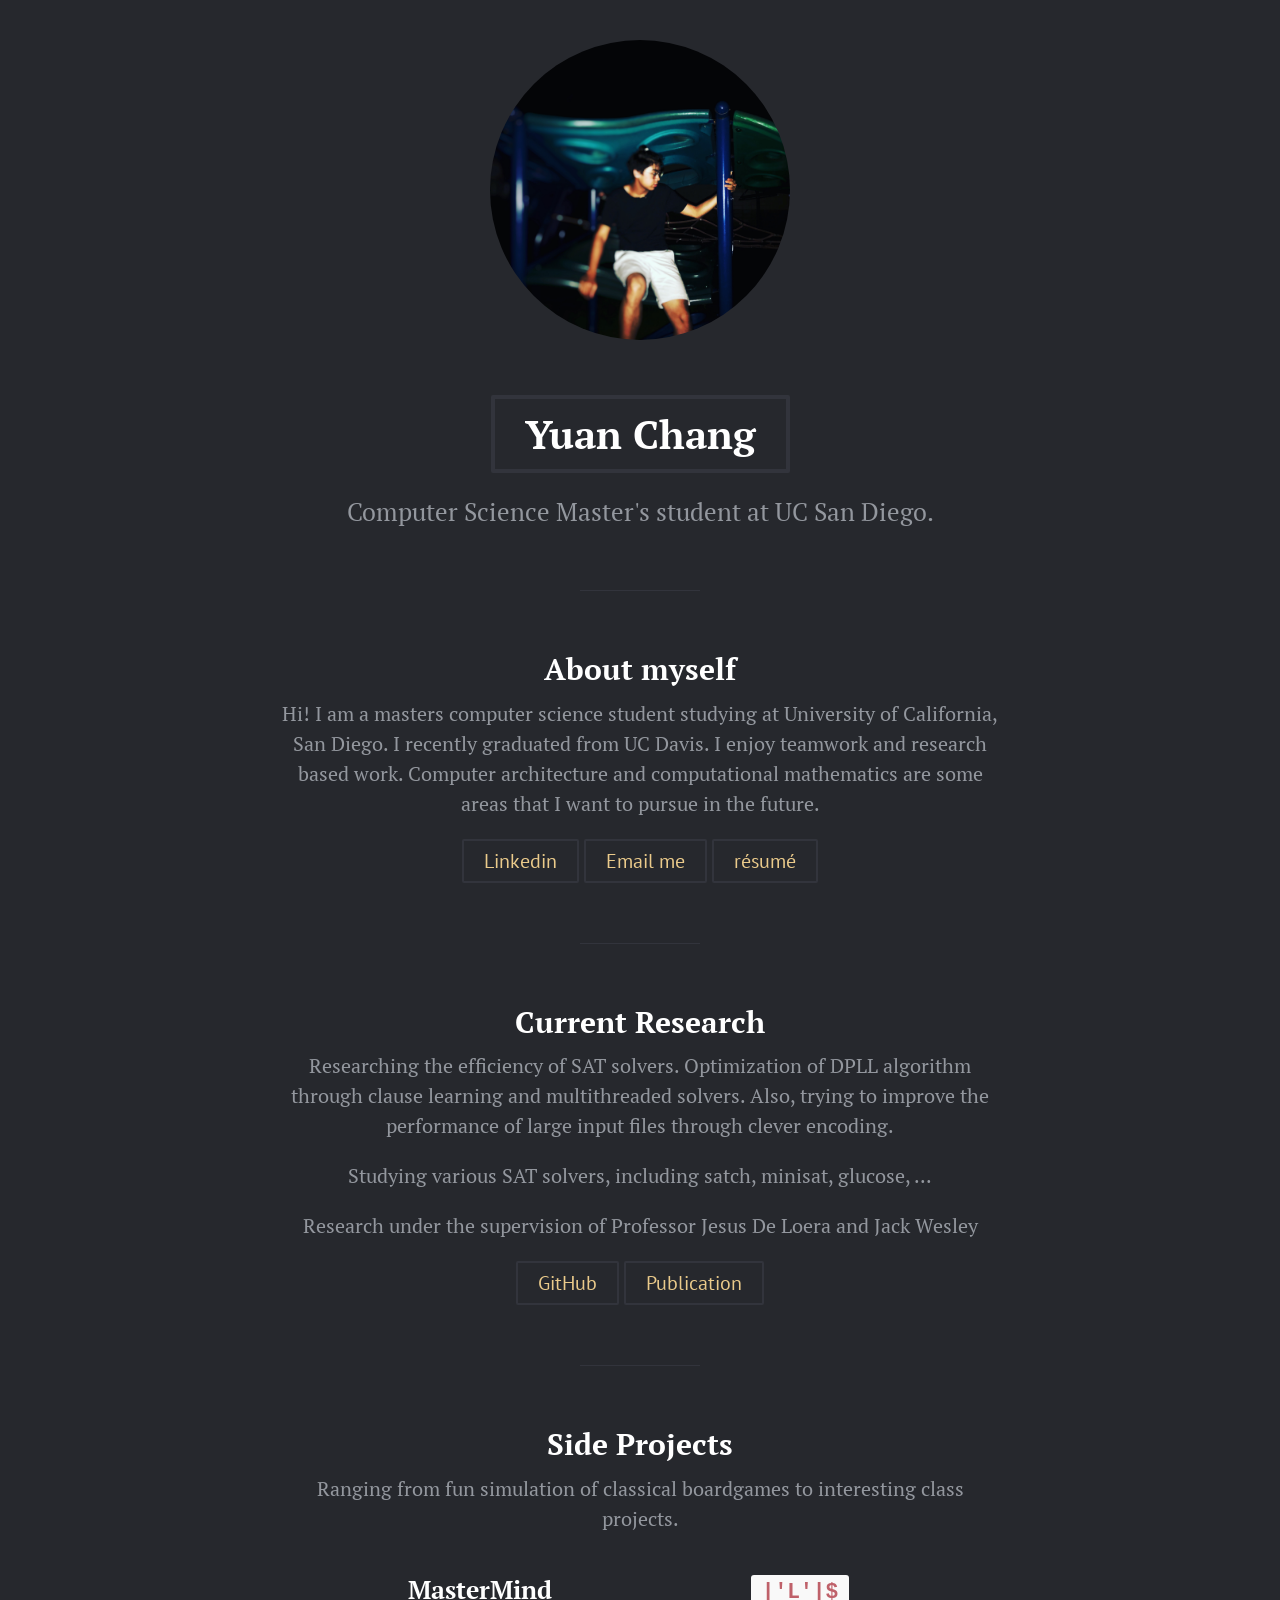
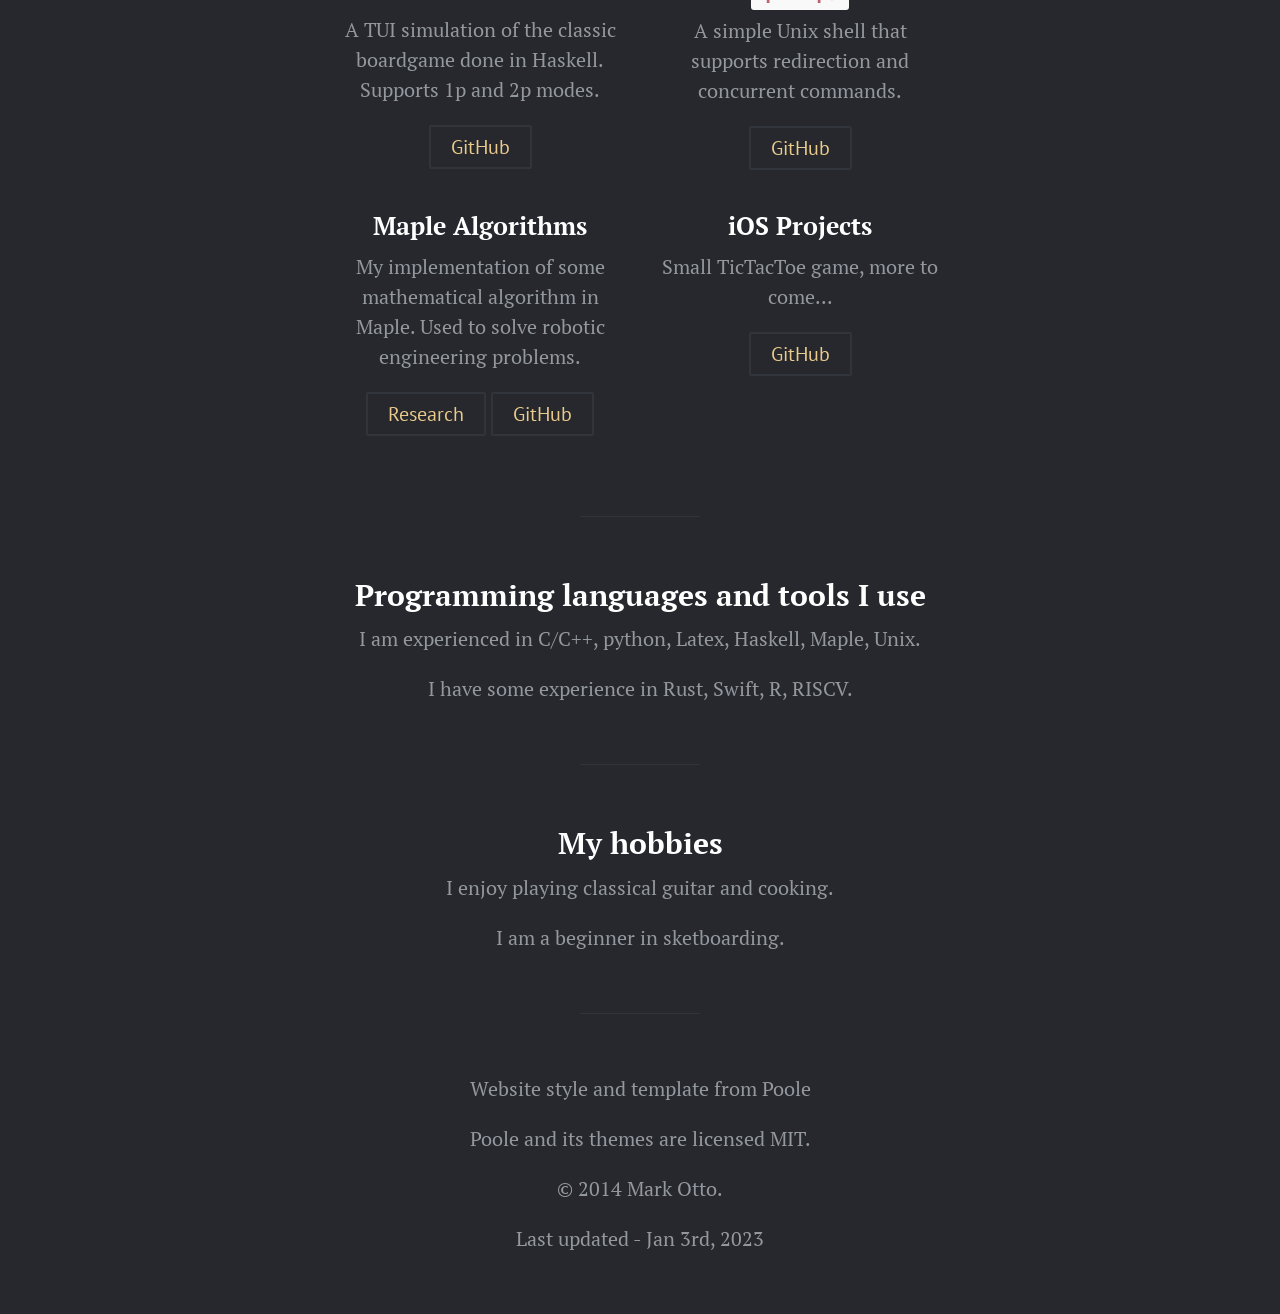
==== index.html @ 98d38477 "website and resume update" ====
<!DOCTYPE html>
<html xmlns="http://www.w3.org/1999/xhtml" xml:lang="en" lang="en-us">

  <head>
  <link href="http://gmpg.org/xfn/11" rel="profile">
  <meta http-equiv="content-type" content="text/html; charset=utf-8">

  <!-- Enable responsiveness on mobile devices-->
  <meta name="viewport" content="width=device-width, initial-scale=1.0, maximum-scale=1">

  <title>

      Yuan Chang

  </title>

  <!-- CSS -->
  <link rel="stylesheet" href="style.css">
  <link rel="stylesheet" href="style2.css">
  <link rel="stylesheet" href="http://fonts.googleapis.com/css?family=PT+Serif:400,400italic,700|PT+Sans:700">


  <!-- RSS -->
  <link rel="alternate" type="application/rss+xml" title="RSS" href="/atom.xml">

</head>


<body>
  <!--background animation snow flakes -->
  <div class="snowflakes" aria-hidden="true">
    <div class="snowflake2">
    ❅
    </div>
    <div class="snowflake">
    ❅
    </div>
    <div class="snowflake">
    ❆
    </div>
    <div class="snowflake2">
    ❄
    </div>
    <div class="snowflake">
    ❅
    </div>
    <div class="snowflake">
    ❆
    </div>
    <div class="snowflake2">
    ❄
    </div>
    <div class="snowflake">
    ❅
    </div>
    <div class="snowflake2">
    ❆
    </div>
    <div class="snowflake">
    ❄
    </div>
    <div class="snowflake">
    ❄
    </div>
  </div>


    <div class="container">
      <img src="./src/image.jpg">
      <div class="header">
        <h1 class="header-title">Yuan Chang</h1>
        <p class="lead header-lead">
           Computer Science Master's student at UC San Diego.
      </div>
        </p>

      <hr>

      <h2>About myself</h2>
<p>Hi! I am a masters computer science student studying at University of California, San Diego. I recently graduated from UC Davis. I enjoy teamwork and research based work. Computer architecture and computational mathematics are some areas that I want to pursue in the future.</p>
<p>
  <a href="https://www.linkedin.com/in/yuan-chang-26b425203/" class="btn">Linkedin</a>
  <a href = "mailto: merchang@ucdavis.edu" class="btn">Email me</a>
  <a href="./src/resume.pdf" class="btn">résumé</a>
</p>

<hr>

<h2>Current Research</h2>
<p>Researching the efficiency of SAT solvers. Optimization of DPLL algorithm through clause learning and multithreaded solvers. Also, trying to improve the performance of large input files through clever encoding.</p>
<p>Studying various SAT solvers, including satch, minisat, glucose, ...</p>
<p>Research under the supervision of Professor Jesus De Loera and Jack Wesley</p>
<p>
  <a href="https://github.com/itis2010me/SAT_Research" class="btn">GitHub</a>
  <a href="https://dl.acm.org/doi/10.1145/3476446.3535494" class="btn">Publication</a>
</p>


<hr>

<h2>Side Projects</h2>
<p>Ranging from fun simulation of classical boardgames to interesting class projects.</p>

<div class="themes">

  <div class="theme">
    <h3>
      <a href="https://en.wikipedia.org/wiki/Mastermind_(board_game)">MasterMind</a>
    </h3>
    <p>A TUI simulation of the classic boardgame done in Haskell. Supports 1p and 2p modes.</p>

    <p>
      <a href="https://github.com/itis2010me/CSE230MM" class="btn">GitHub</a>
    </p>
  </div>

  <div class="theme">
    <h3>
      <code>|'L'|$</code>
    </h3>
    <p>A simple Unix shell that supports redirection and concurrent commands.</p>

    <p>
      <a href="https://github.com/itis2010me/SimpleShell" class="btn">GitHub</a>
    </p>
  </div>

  <div class="theme">
    <h3>
      <a href="https://mathworld.wolfram.com/GroebnerBasis.html">Maple Algorithms</a>
    </h3>
    <p>My implementation of some mathematical algorithm in Maple. Used to solve robotic engineering problems.</p>

    <p>
      <a href = "./src/Sample project.pdf" class="btn">Research</a>
      <a href="https://github.com/itis2010me/MapleAlgorithms" class="btn">GitHub</a>
    </p>
  </div>

  <div class="theme">
    <h3>
      <a>iOS Projects</a>
    </h3>
    <p>Small TicTacToe game, more to come...</p>
    <p>
      <a href="https://github.com/itis2010me/TicTacToeSwift" class="btn">GitHub</a>
    </p>
  </div>

</div>

<hr>

<h2>Programming languages and tools I use</h2>
<p>I am experienced in C/C++, python, Latex, Haskell, Maple, Unix.</p>
<p>I have some experience in Rust, Swift, R, RISCV.</p>

<hr>

<h2>My hobbies</h2>
<p>I enjoy playing classical guitar and cooking.</p>
<p>I am a beginner in sketboarding.</p>

<hr>

<p>Website style and template from Poole</p>
<p>Poole and its themes are licensed MIT.</p>
<p>&copy; 2014 Mark Otto.</p>
<p>Last updated - Jan 3rd, 2023</p>
<!-- <p>Website version - 1.3</p> -->

    </div>

</body>

</html>
---- style.css ----
/*
 *                        ___
 *                       /\_ \
 *  _____     ___     ___\//\ \      __
 * /\ '__`\  / __`\  / __`\\ \ \   /'__`\
 * \ \ \_\ \/\ \_\ \/\ \_\ \\_\ \_/\  __/
 *  \ \ ,__/\ \____/\ \____//\____\ \____\
 *   \ \ \/  \/___/  \/___/ \/____/\/____/
 *    \ \_\
 *     \/_/
 *
 * Designed, built, and released under MIT license by @mdo. Learn more at
 * https://github.com/poole/poole.
 */


/*
 * Contents
 *
 * Body resets
 * Custom type
 * Messages
 * Container
 * Masthead
 * Posts and pages
 * Pagination
 * Reverse layout
 * Themes
 */


/*
 * Body resets
 *
 * Update the foundational and global aspects of the page.
 */

* {
  -webkit-box-sizing: border-box;
     -moz-box-sizing: border-box;
          box-sizing: border-box;
}

html,
body {
  margin: 0;
  padding: 0;
}

html {
  font-family: "Helvetica Neue", Helvetica, Arial, sans-serif;
  font-size: 16px;
  line-height: 1.5;
}
@media (min-width: 38rem) {
  html {
    font-size: 20px;
  }
}

body {
  color: #515151;
  background-color: #fff;
  -webkit-text-size-adjust: 100%;
      -ms-text-size-adjust: 100%;
}

/* No `:visited` state is required by default (browsers will use `a`) */
a {
  color: #268bd2;
  text-decoration: none;
}
/* `:focus` is linked to `:hover` for basic accessibility */
a:hover,
a:focus {
  text-decoration: underline;
}

/* Headings */
h1, h2, h3, h4, h5, h6 {
  margin-bottom: .5rem;
  font-weight: bold;
  line-height: 1.25;
  color: #313131;
  text-rendering: optimizeLegibility;
}
h1 {
  font-size: 2rem;
}
h2 {
  margin-top: 1rem;
  font-size: 1.5rem;
}
h3 {
  margin-top: 1.5rem;
  font-size: 1.25rem;
}
h4, h5, h6 {
  margin-top: 1rem;
  font-size: 1rem;
}

/* Body text */
p {
  margin-top: 0;
  margin-bottom: 1rem;
}

strong {
  color: #303030;
}


/* Lists */
ul, ol, dl {
  margin-top: 0;
  margin-bottom: 1rem;
}

dt {
  font-weight: bold;
}
dd {
  margin-bottom: .5rem;
}

/* Misc */
hr {
  position: relative;
  margin: 1.5rem 0;
  border: 0;
  border-top: 1px solid #eee;
  border-bottom: 1px solid #fff;
}

abbr {
  font-size: 85%;
  font-weight: bold;
  color: #555;
  text-transform: uppercase;
}
abbr[title] {
  cursor: help;
  border-bottom: 1px dotted #e5e5e5;
}

/* Code */
code,
pre {
  font-family: Menlo, Monaco, "Courier New", monospace;
}
code {
  padding: .25em .5em;
  font-size: 85%;
  color: #bf616a;
  background-color: #f9f9f9;
  border-radius: 3px;
}
pre {
  display: block;
  margin-top: 0;
  margin-bottom: 1rem;
  padding: 1rem;
  font-size: .8rem;
  line-height: 1.4;
  white-space: pre;
  white-space: pre-wrap;
  word-break: break-all;
  word-wrap: break-word;
  background-color: #f9f9f9;
}
pre code {
  padding: 0;
  font-size: 100%;
  color: inherit;
  background-color: transparent;
}
.highlight {
  margin-bottom: 1rem;
  border-radius: 4px;
}
.highlight pre {
  margin-bottom: 0;
}

/* Quotes */
blockquote {
  padding: .5rem 1rem;
  margin: .8rem 0;
  color: #7a7a7a;
  border-left: .25rem solid #e5e5e5;
}
blockquote p:last-child {
  margin-bottom: 0;
}
@media (min-width: 30rem) {
  blockquote {
    padding-right: 5rem;
    padding-left: 1.25rem;
  }
}

img {
  margin: 0 0 1rem;
  height: 300px;
  width: 300px;
  border-radius: 50%;
  overflow: hidden;
  object-fit: cover;

}

/* Tables */
table {
  margin-bottom: 1rem;
  width: 100%;
  border: 1px solid #e5e5e5;
  border-collapse: collapse;
}
td,
th {
  padding: .25rem .5rem;
  border: 1px solid #e5e5e5;
}
tbody tr:nth-child(odd) td,
tbody tr:nth-child(odd) th {
  background-color: #f9f9f9;
}


/*
 * Custom type
 *
 * Extend paragraphs with `.lead` for larger introductory text.
 */

.lead {
  font-size: 1.25rem;
  font-weight: 300;
}


/*
 * Messages
 *
 * Show alert messages to users. You may add it to single elements like a `<p>`,
 * or to a parent if there are multiple elements to show.
 */

.message {
  margin-bottom: 1rem;
  padding: 1rem;
  color: #717171;
  background-color: #f9f9f9;
}


/*
 * Container
 *
 * Center the page content.
 */

.container {
  max-width: 38rem;
  padding-left:  1rem;
  padding-right: 1rem;
  margin-left:  auto;
  margin-right: auto;
}


/*
 * Masthead
 *
 * Super small header above the content for site name and short description.
 */

.masthead {
  padding-top:    1rem;
  padding-bottom: 1rem;
  margin-bottom: 3rem;
}
.masthead-title {
  margin-top: 0;
  margin-bottom: 0;
  color: #505050;
}
.masthead-title a {
  color: #505050;
}
.masthead-title small {
  font-size: 75%;
  font-weight: 400;
  color: #c0c0c0;
  letter-spacing: 0;
}


/*
 * Posts and pages
 *
 * Each post is wrapped in `.post` and is used on default and post layouts. Each
 * page is wrapped in `.page` and is only used on the page layout.
 */

.page,
.post {
  margin-bottom: 4em;
}

/* Blog post or page title */
.page-title,
.post-title,
.post-title a {
  color: #303030;
}
.page-title,
.post-title {
  margin-top: 0;
}

/* Meta data line below post title */
.post-date {
  display: block;
  margin-top: -.5rem;
  margin-bottom: 1rem;
  color: #9a9a9a;
}

/* Related posts */
.related {
  padding-top: 2rem;
  padding-bottom: 2rem;
  border-top: 1px solid #eee;
}
.related-posts {
  padding-left: 0;
  list-style: none;
}
.related-posts h3 {
  margin-top: 0;
}
.related-posts li small {
  font-size: 75%;
  color: #999;
}
.related-posts li a:hover {
  color: #268bd2;
  text-decoration: none;
}
.related-posts li a:hover small {
  color: inherit;
}


/*
 * Pagination
 *
 * Super lightweight (HTML-wise) blog pagination. `span`s are provide for when
 * there are no more previous or next posts to show.
 */

.pagination {
  overflow: hidden; /* clearfix */
  margin-left: -1rem;
  margin-right: -1rem;
  font-family: "PT Sans", Helvetica, Arial, sans-serif;
  color: #ccc;
  text-align: center;
}

/* Pagination items can be `span`s or `a`s */
.pagination-item {
  display: block;
  padding: 1rem;
  border: 1px solid #eee;
}
.pagination-item:first-child {
  margin-bottom: -1px;
}

/* Only provide a hover state for linked pagination items */
a.pagination-item:hover {
  background-color: #f5f5f5;
}

@media (min-width: 30rem) {
  .pagination {
    margin: 3rem 0;
  }
  .pagination-item {
    float: left;
    width: 50%;
  }
  .pagination-item:first-child {
    margin-bottom: 0;
    border-top-left-radius:    4px;
    border-bottom-left-radius: 4px;
  }
  .pagination-item:last-child {
    margin-left: -1px;
    border-top-right-radius:    4px;
    border-bottom-right-radius: 4px;
  }
}

.snowflake {
  color: #fff;
  font-size: 1em;
  font-family: Arial;
  text-shadow: 0 0 1px #000;
  z-index: -100;
}

.snowflake2 {
  color: #fff;
  font-size: 2em;
  font-family: Arial;
  text-shadow: 0 0 1px #000;
  z-index: -100;
}

@-webkit-keyframes snowflakes-fall{0%{top:-10%}100%{top:100%}}@-webkit-keyframes snowflakes-shake{0%{-webkit-transform:translateX(0px);transform:translateX(0px)}50%{-webkit-transform:translateX(80px);transform:translateX(80px)}100%{-webkit-transform:translateX(0px);transform:translateX(0px)}}@keyframes snowflakes-fall{0%{top:-10%}100%{top:100%}}@keyframes snowflakes-shake{0%{transform:translateX(0px)}50%{transform:translateX(80px)}100%{transform:translateX(0px)}}.snowflake{position:fixed;top:-10%;z-index:9999;-webkit-user-select:none;-moz-user-select:none;-ms-user-select:none;user-select:none;cursor:default;-webkit-animation-name:snowflakes-fall,snowflakes-shake;-webkit-animation-duration:10s,3s;-webkit-animation-timing-function:linear,ease-in-out;-webkit-animation-iteration-count:infinite,infinite;-webkit-animation-play-state:running,running;animation-name:snowflakes-fall,snowflakes-shake;animation-duration:10s,3s;animation-timing-function:linear,ease-in-out;animation-iteration-count:infinite,infinite;animation-play-state:running,running}.snowflake:nth-of-type(0){left:1%;-webkit-animation-delay:0s,0s;animation-delay:0s,0s}.snowflake:nth-of-type(1){left:10%;-webkit-animation-delay:1s,1s;animation-delay:1s,1s}.snowflake:nth-of-type(2){left:20%;-webkit-animation-delay:6s,.5s;animation-delay:6s,.5s}.snowflake:nth-of-type(3){left:30%;-webkit-animation-delay:4s,2s;animation-delay:4s,2s}.snowflake:nth-of-type(4){left:40%;-webkit-animation-delay:2s,2s;animation-delay:2s,2s}.snowflake:nth-of-type(5){left:50%;-webkit-animation-delay:8s,3s;animation-delay:8s,3s}.snowflake:nth-of-type(6){left:60%;-webkit-animation-delay:6s,2s;animation-delay:6s,2s}.snowflake:nth-of-type(7){left:70%;-webkit-animation-delay:2.5s,1s;animation-delay:2.5s,1s}.snowflake:nth-of-type(8){left:80%;-webkit-animation-delay:1s,0s;animation-delay:1s,0s}.snowflake:nth-of-type(9){left:90%;-webkit-animation-delay:3s,1.5s;animation-delay:3s,1.5s}
@-webkit-keyframes snowflakes-fall{0%{top:-10%}100%{top:100%}}@-webkit-keyframes snowflakes-shake{0%{-webkit-transform:translateX(0px);transform:translateX(0px)}50%{-webkit-transform:translateX(80px);transform:translateX(80px)}100%{-webkit-transform:translateX(0px);transform:translateX(0px)}}@keyframes snowflakes-fall{0%{top:-10%}100%{top:100%}}@keyframes snowflakes-shake{0%{transform:translateX(0px)}50%{transform:translateX(80px)}100%{transform:translateX(0px)}}.snowflake2{position:fixed;top:-10%;z-index:9999;-webkit-user-select:none;-moz-user-select:none;-ms-user-select:none;user-select:none;cursor:default;-webkit-animation-name:snowflakes-fall,snowflakes-shake;-webkit-animation-duration:10s,3s;-webkit-animation-timing-function:linear,ease-in-out;-webkit-animation-iteration-count:infinite,infinite;-webkit-animation-play-state:running,running;animation-name:snowflakes-fall,snowflakes-shake;animation-duration:10s,3s;animation-timing-function:linear,ease-in-out;animation-iteration-count:infinite,infinite;animation-play-state:running,running}.snowflake2:nth-of-type(0){left:1%;-webkit-animation-delay:0s,0s;animation-delay:0s,0s}.snowflake2:nth-of-type(1){left:10%;-webkit-animation-delay:1s,1s;animation-delay:1s,1s}.snowflake2:nth-of-type(2){left:20%;-webkit-animation-delay:6s,.5s;animation-delay:6s,.5s}.snowflake2:nth-of-type(3){left:30%;-webkit-animation-delay:4s,2s;animation-delay:4s,2s}.snowflake2:nth-of-type(4){left:40%;-webkit-animation-delay:2s,2s;animation-delay:2s,2s}.snowflake2:nth-of-type(5){left:50%;-webkit-animation-delay:8s,3s;animation-delay:8s,3s}.snowflake2:nth-of-type(6){left:60%;-webkit-animation-delay:6s,2s;animation-delay:6s,2s}.snowflake2:nth-of-type(7){left:70%;-webkit-animation-delay:2.5s,1s;animation-delay:2.5s,1s}.snowflake2:nth-of-type(8){left:80%;-webkit-animation-delay:1s,0s;animation-delay:1s,0s}.snowflake2:nth-of-type(9){left:90%;-webkit-animation-delay:3s,1.5s;animation-delay:3s,1.5s}

/* Demo Purpose Only*/
.demo {
  font-family: 'Raleway', sans-serif;
  color:#fff;
    display: block;
    margin: 0 auto;
    padding: 15px 0;
    text-align: center;
}
.demo a{
  font-family: 'Raleway', sans-serif;
color: #000;    
}
---- style2.css ----
html {
  font-family: "PT Serif", Georgia, "Times New Roman", serif;
}
body {
  padding: 2rem 1rem;
  color: #93979e;
  text-align: center;
  background-color: #26282d;
}

a {
  color: #fff;
}
a:hover,
a:focus {
  text-decoration: none;
}

.btn {
  display: inline-block;
  padding: .25rem 1rem;
  font-family: "PT Sans", sans-serif;
  color: #ebcb8b;
  border: .1rem solid #32343c;
  border-radius: .1rem;
}
.btn:hover,
.btn:focus {
  color: #26282d;
  background-color: #ebcb8b;
  border-color: #ebcb8b;
}

h1, h2, h3 {
  color: #fff;
}

.header {
}
.header-title {
  display: inline-block;
  padding: .5rem 1.5rem;
  margin-bottom: 1rem;
  border: .2rem solid #32343c;
  border-radius: .1rem;
}
.header-lead {
  margin-bottom: 0;
}


hr {
  max-width: 6rem;
  margin: 3rem auto;
  border-top-color: #32343c;
  border-bottom: 0;
}

.themes {
  overflow: hidden; /* clearfix */
  text-align: center;
  padding: 0 2rem;
}
.theme {
  float: left;
  width: 50%;
  padding: 0 1rem;
}
.theme h3 {
  margin-top: 1rem;
}
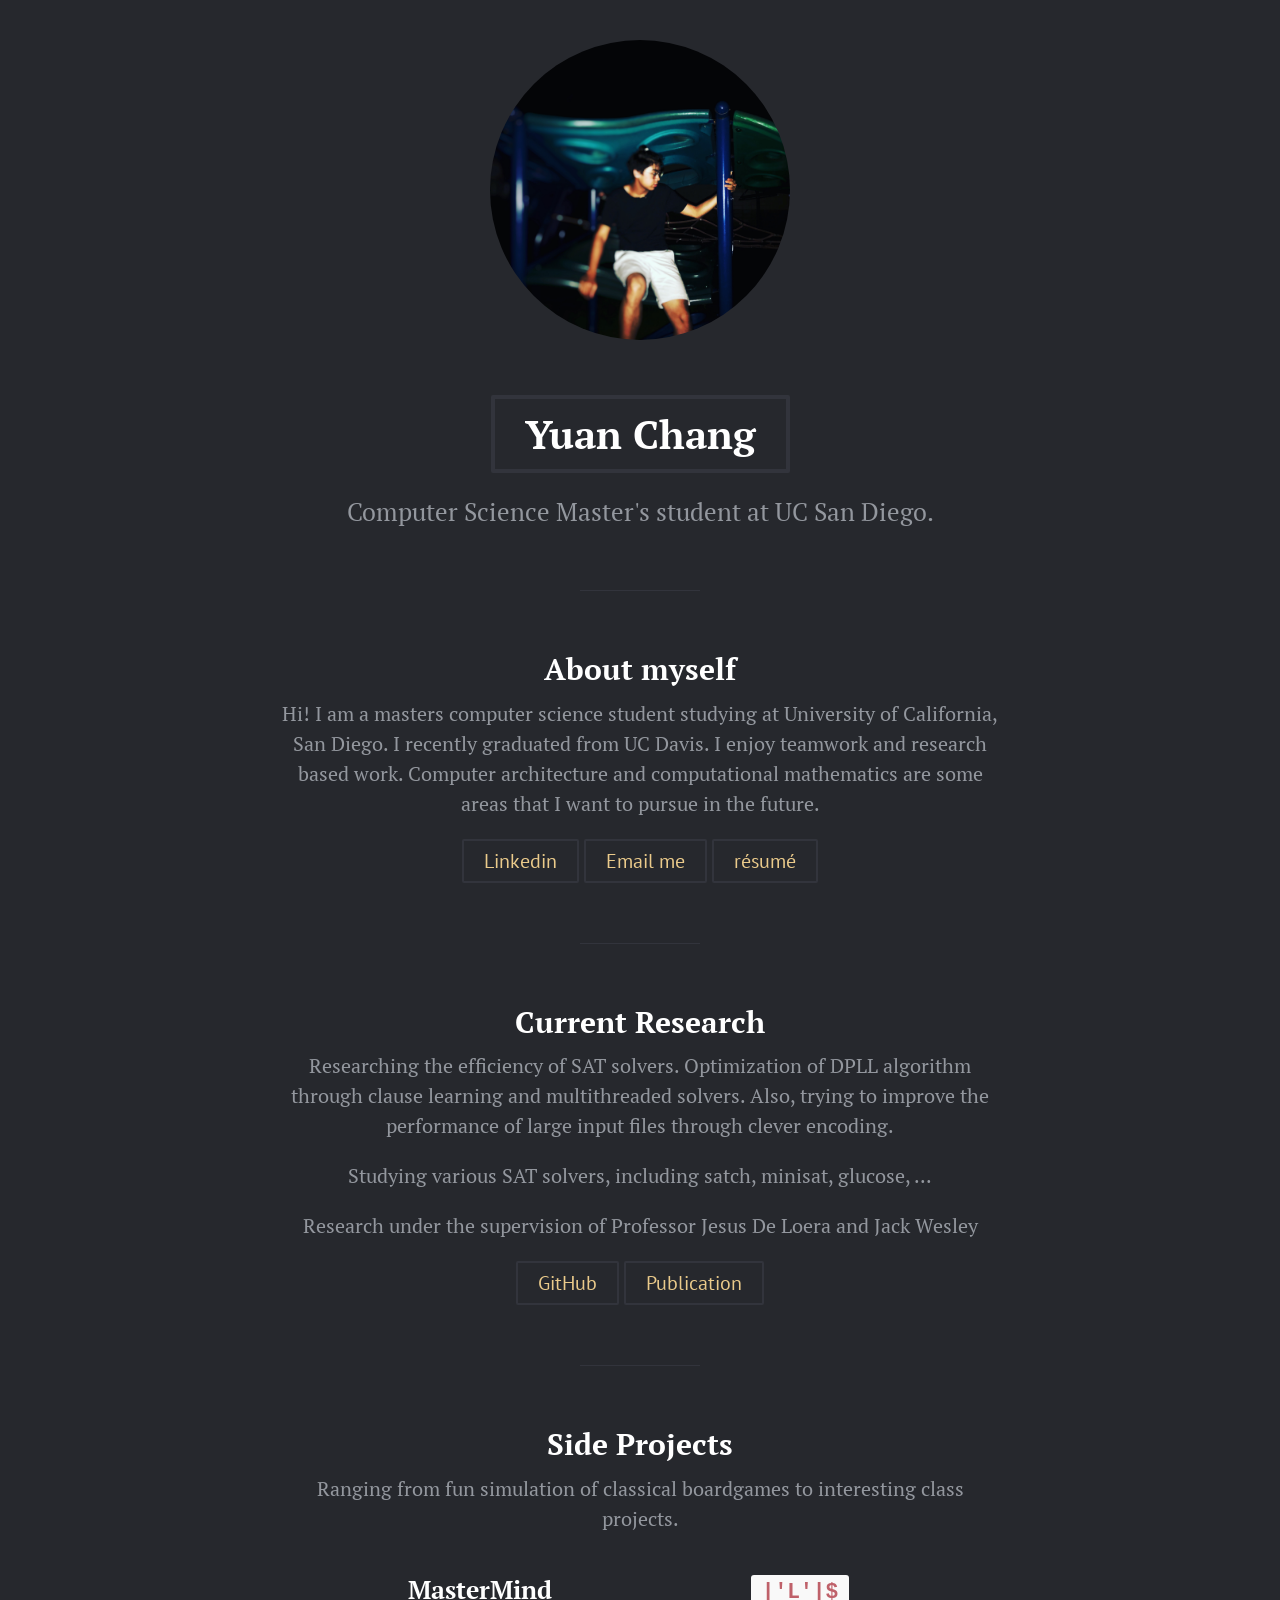
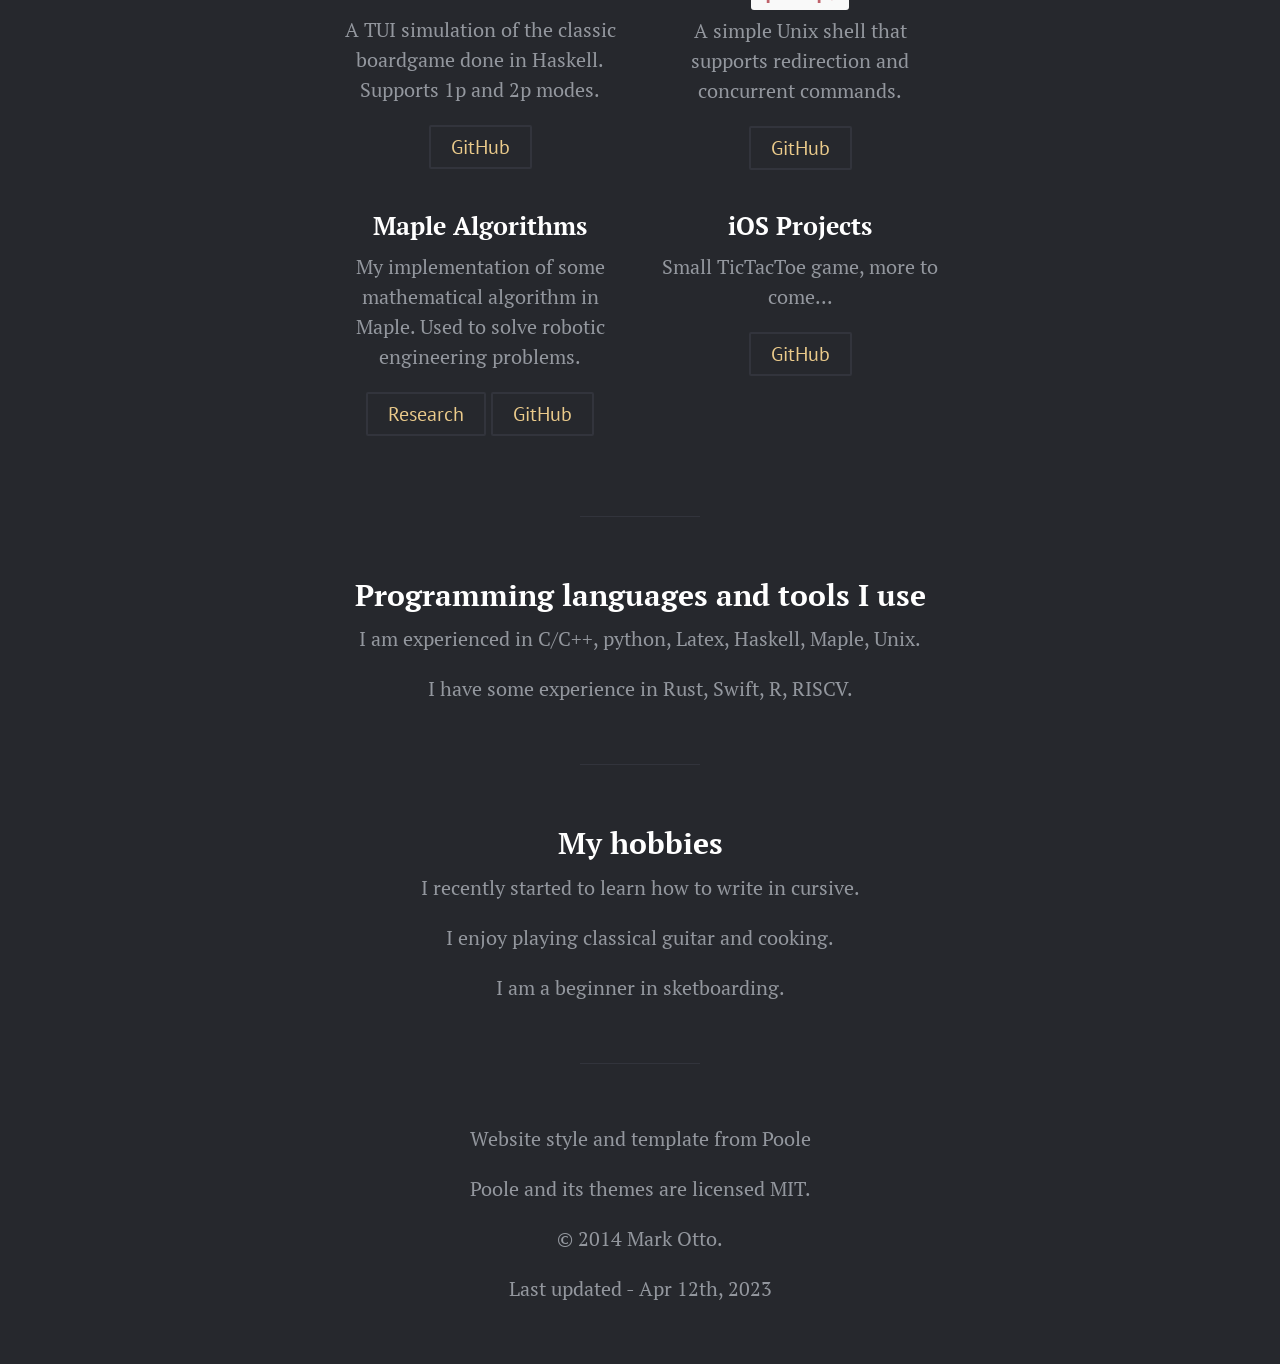
==== commit 3f5913d6: "april2023 update" ====
--- a/index.html
+++ b/index.html
@@ -11,7 +11,7 @@
 
   <title>
 
-      Yuan Chang
+      Yuan Chang(Merlin)
 
   </title>
 
@@ -81,7 +81,7 @@
 <p>Hi! I am a masters computer science student studying at University of California, San Diego. I recently graduated from UC Davis. I enjoy teamwork and research based work. Computer architecture and computational mathematics are some areas that I want to pursue in the future.</p>
 <p>
   <a href="https://www.linkedin.com/in/yuan-chang-26b425203/" class="btn">Linkedin</a>
-  <a href = "mailto: merchang@ucdavis.edu" class="btn">Email me</a>
+  <a href = "mailto: yuc133@ucsd.edu" class="btn">Email me</a>
   <a href="./src/resume.pdf" class="btn">résumé</a>
 </p>
 
@@ -159,6 +159,7 @@
 <hr>
 
 <h2>My hobbies</h2>
+<p>I recently started to learn how to write in cursive.</p>
 <p>I enjoy playing classical guitar and cooking.</p>
 <p>I am a beginner in sketboarding.</p>
 
@@ -167,7 +168,7 @@
 <p>Website style and template from Poole</p>
 <p>Poole and its themes are licensed MIT.</p>
 <p>&copy; 2014 Mark Otto.</p>
-<p>Last updated - Jan 3rd, 2023</p>
+<p>Last updated - Apr 12th, 2023</p>
 <!-- <p>Website version - 1.3</p> -->
 
     </div>
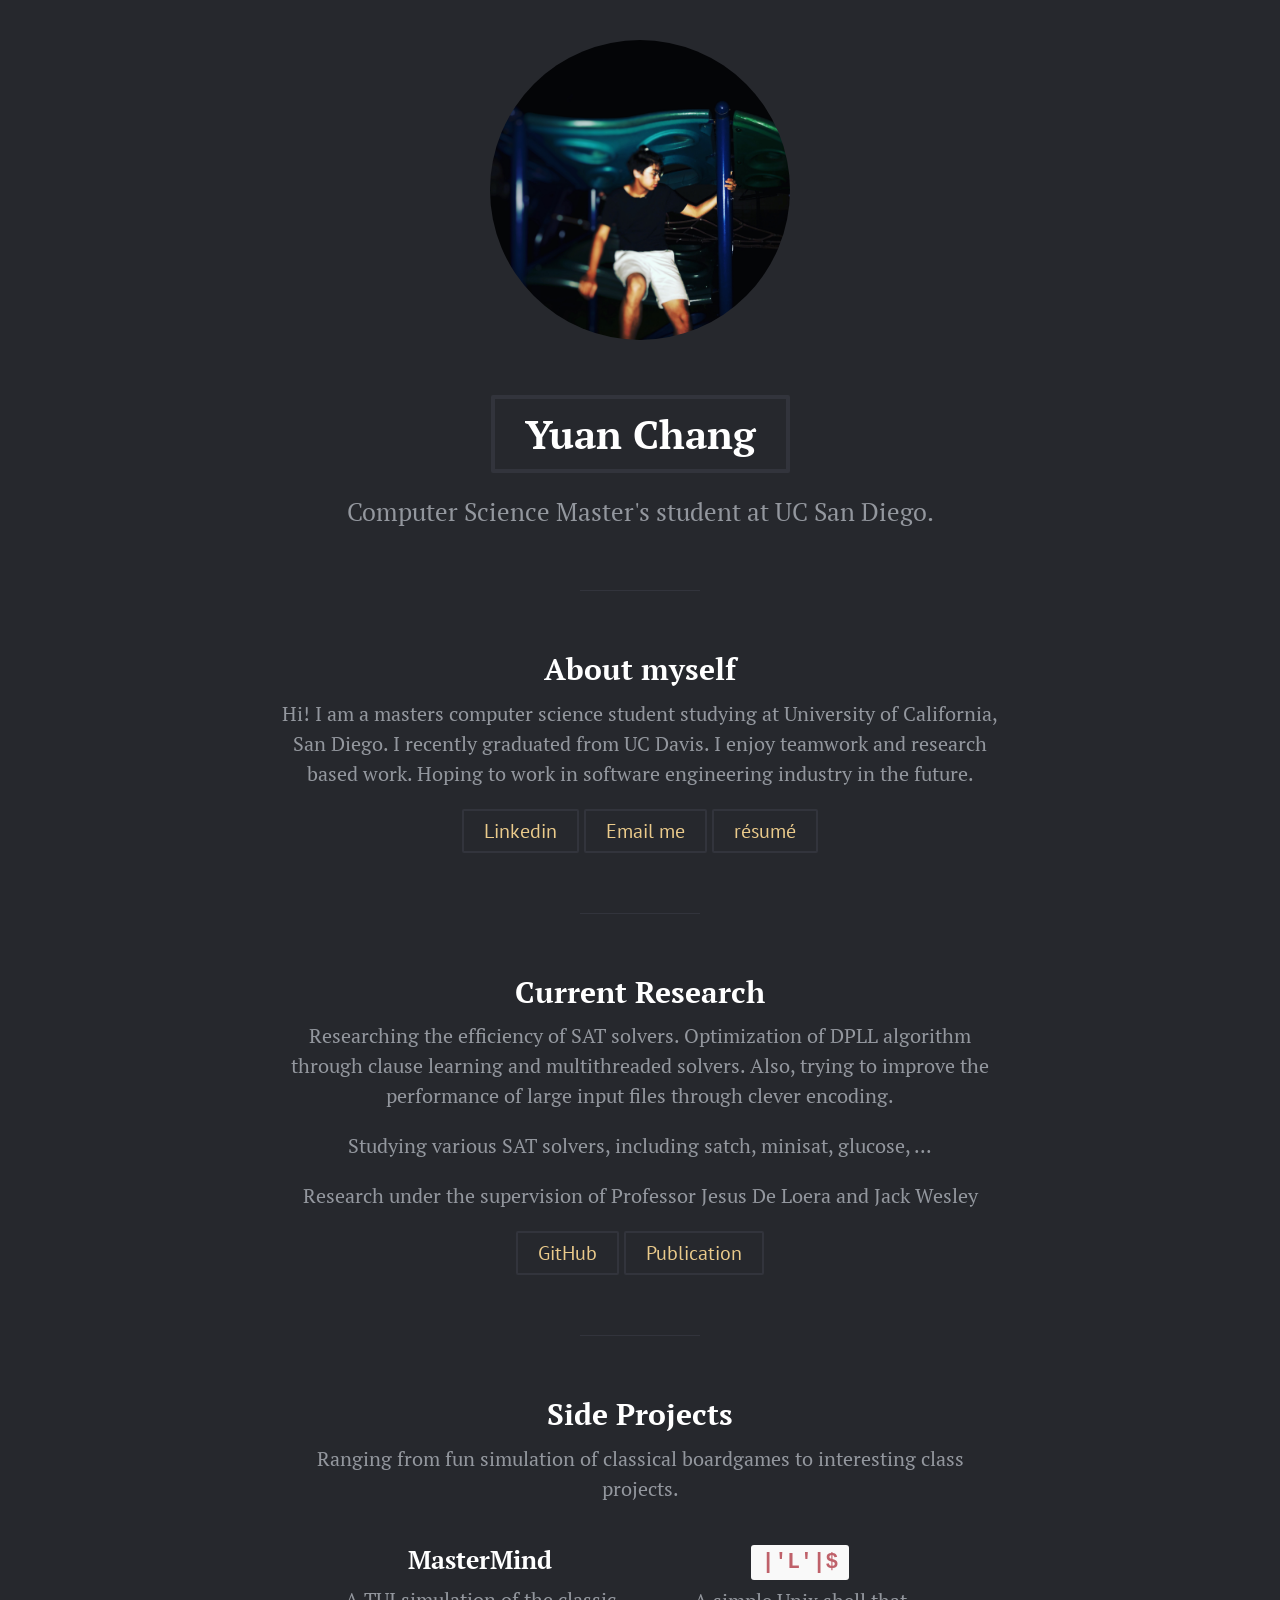
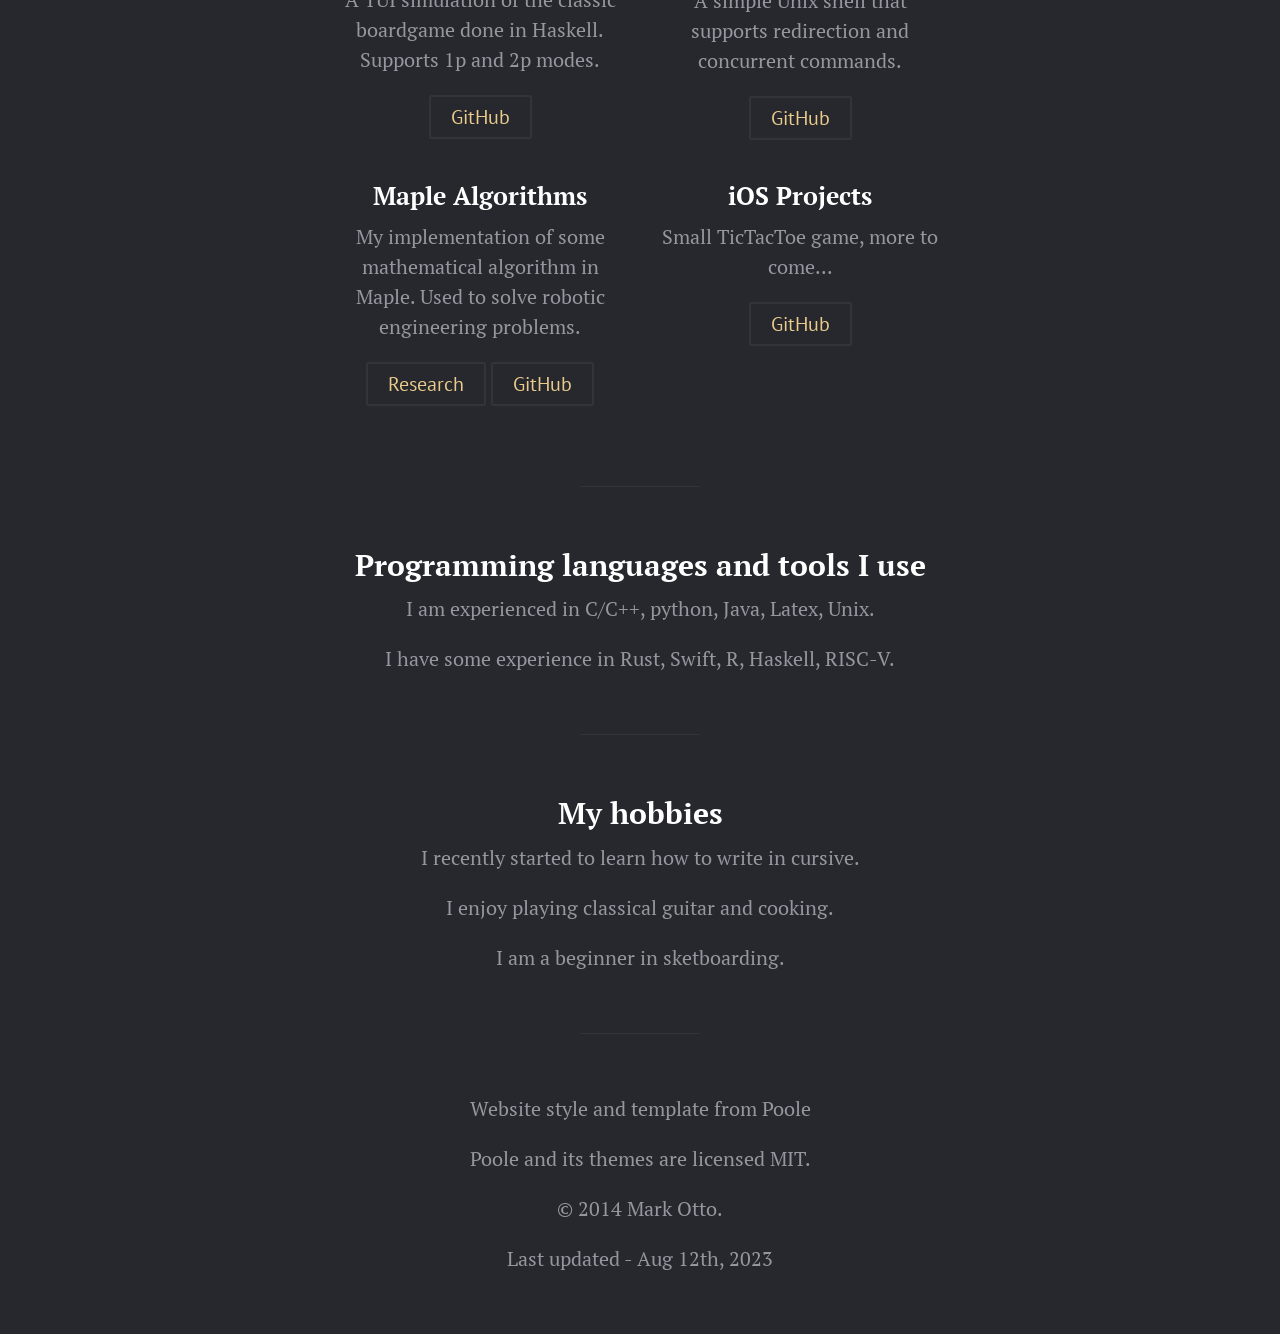
==== commit b8034cb6: "updated index page, cleaned up local" ====
--- a/index.html
+++ b/index.html
@@ -78,7 +78,7 @@
       <hr>
 
       <h2>About myself</h2>
-<p>Hi! I am a masters computer science student studying at University of California, San Diego. I recently graduated from UC Davis. I enjoy teamwork and research based work. Computer architecture and computational mathematics are some areas that I want to pursue in the future.</p>
+<p>Hi! I am a masters computer science student studying at University of California, San Diego. I recently graduated from UC Davis. I enjoy teamwork and research based work. Hoping to work in software engineering industry in the future.</p>
 <p>
   <a href="https://www.linkedin.com/in/yuan-chang-26b425203/" class="btn">Linkedin</a>
   <a href = "mailto: yuc133@ucsd.edu" class="btn">Email me</a>
@@ -153,8 +153,8 @@
 <hr>
 
 <h2>Programming languages and tools I use</h2>
-<p>I am experienced in C/C++, python, Latex, Haskell, Maple, Unix.</p>
-<p>I have some experience in Rust, Swift, R, RISCV.</p>
+<p>I am experienced in C/C++, python, Java, Latex, Unix.</p>
+<p>I have some experience in Rust, Swift, R, Haskell, RISC-V.</p>
 
 <hr>
 
@@ -168,7 +168,7 @@
 <p>Website style and template from Poole</p>
 <p>Poole and its themes are licensed MIT.</p>
 <p>&copy; 2014 Mark Otto.</p>
-<p>Last updated - Apr 12th, 2023</p>
+<p>Last updated - Aug 12th, 2023</p>
 <!-- <p>Website version - 1.3</p> -->
 
     </div>
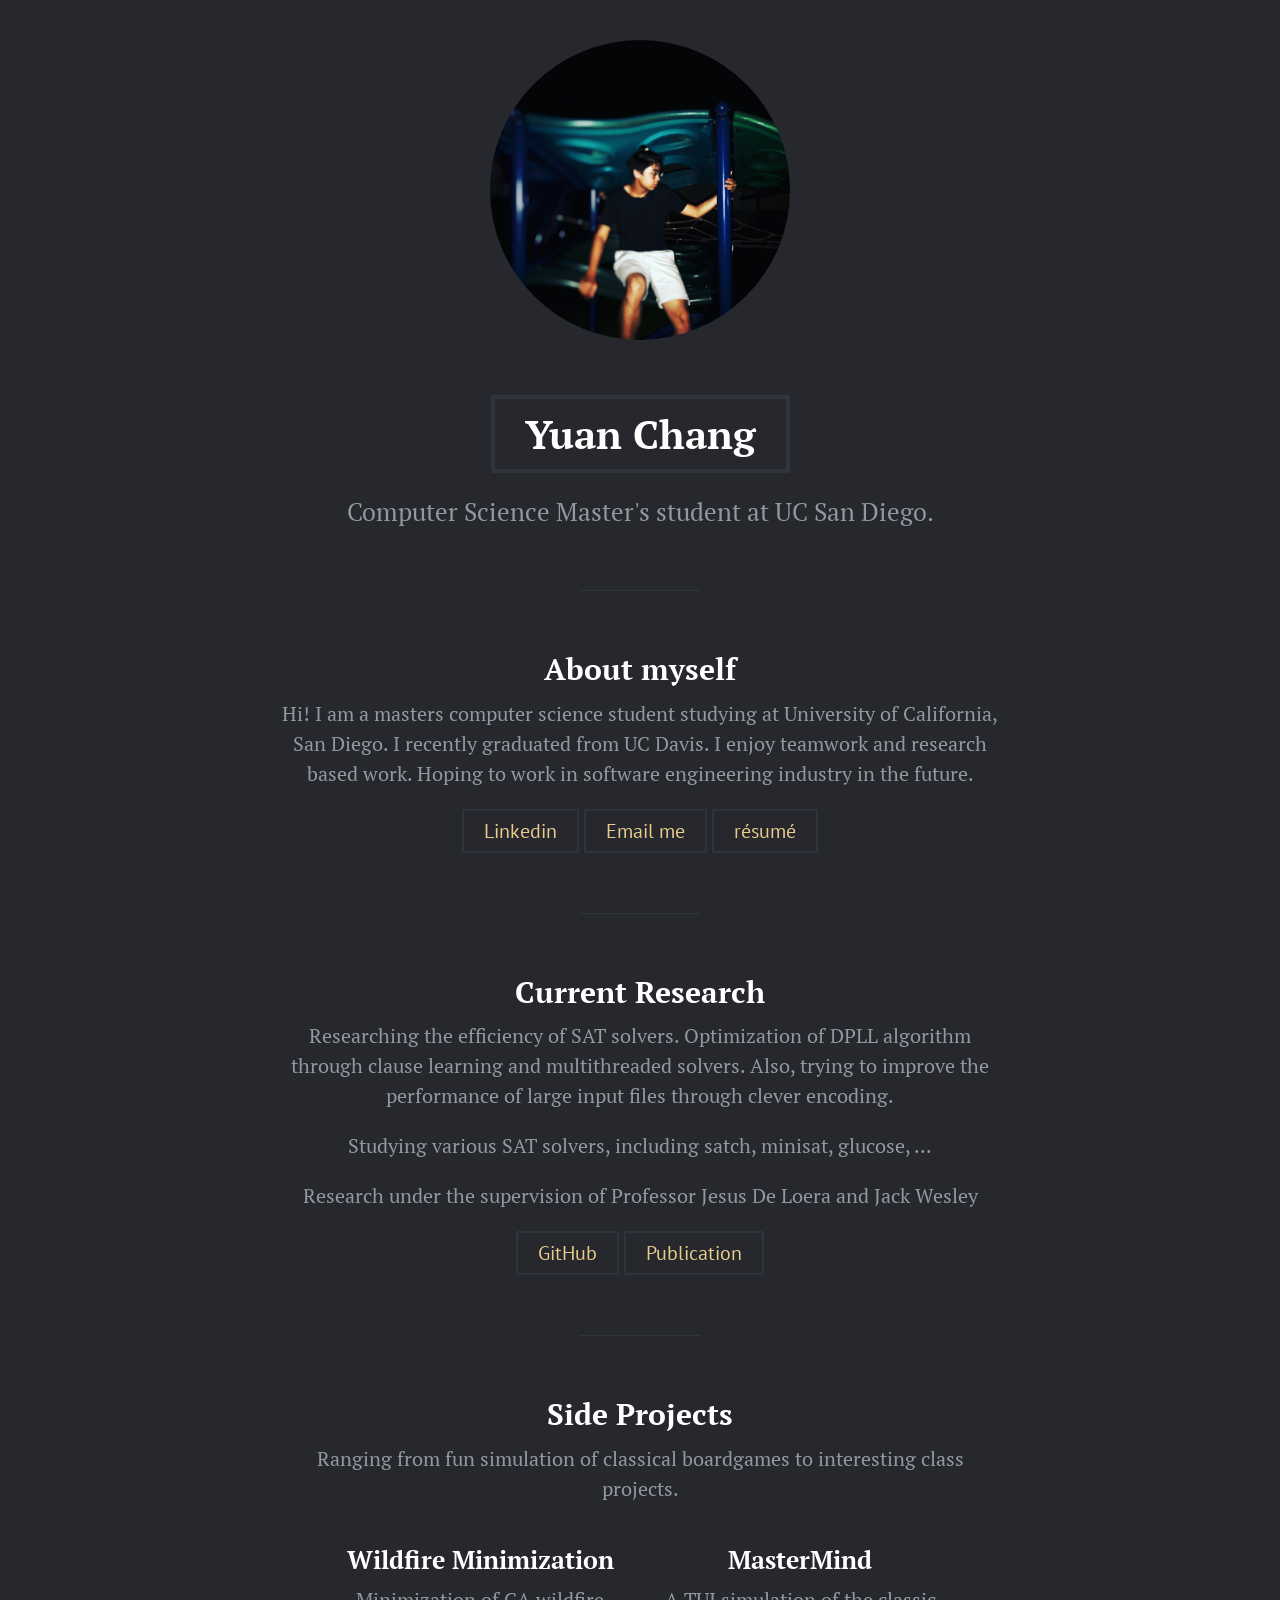
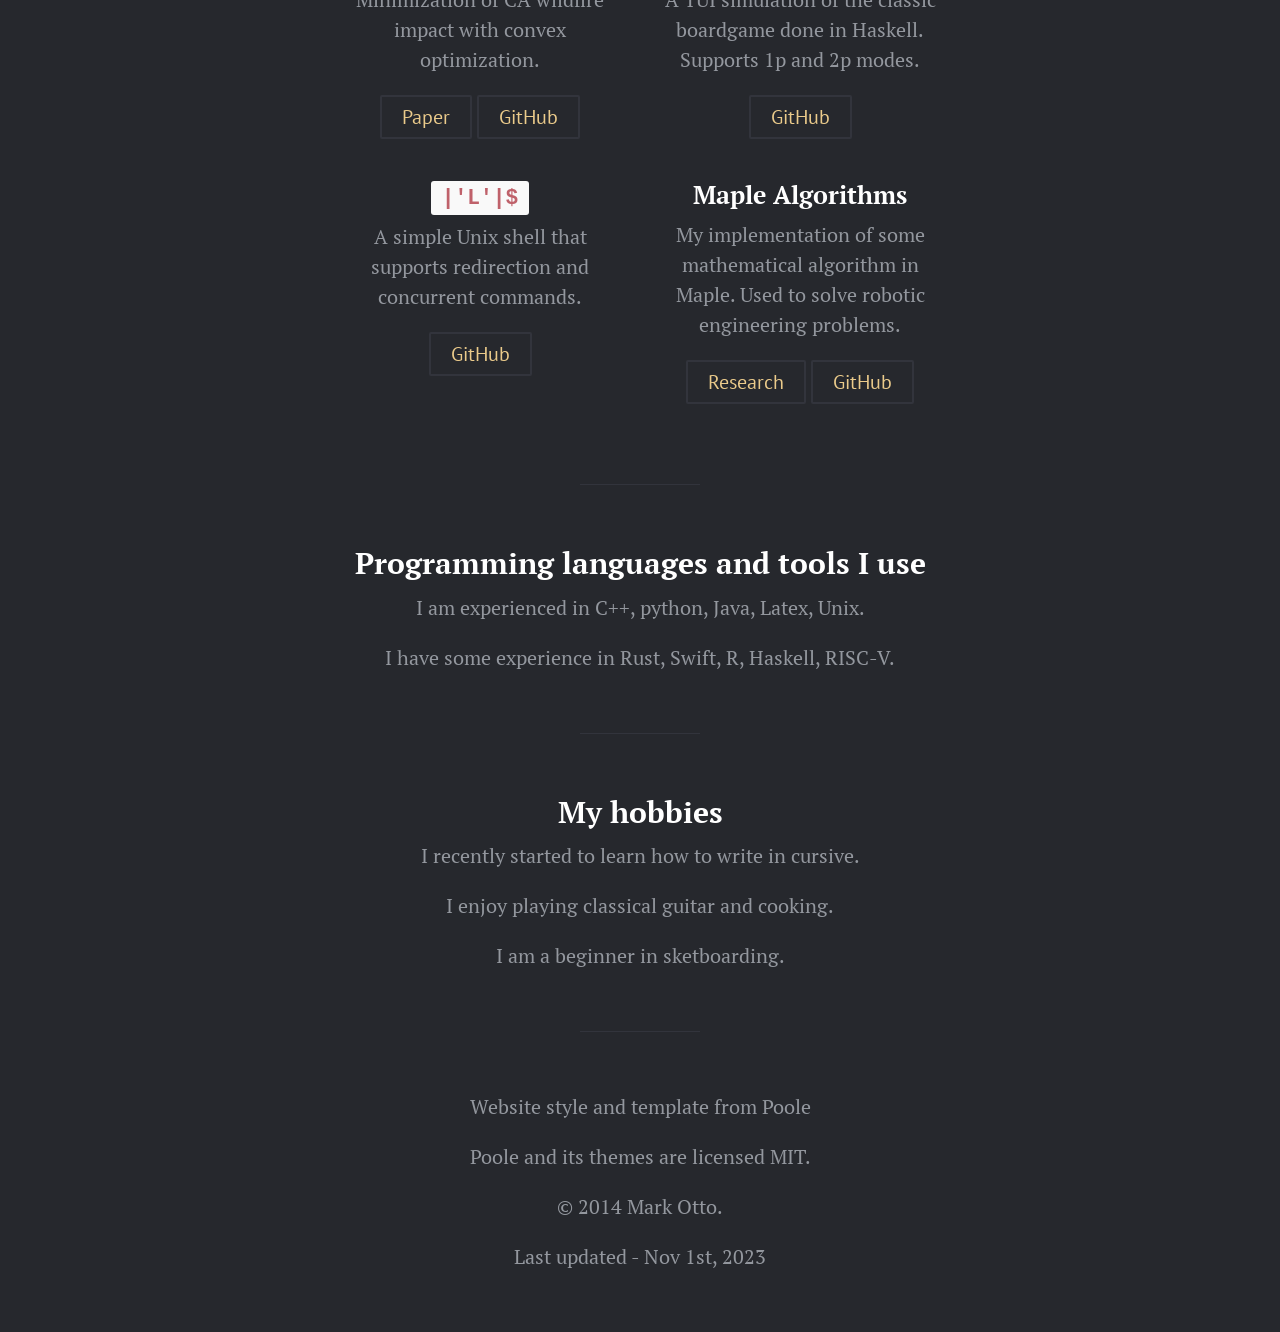
==== commit abec86e5: "modified index page" ====
--- a/index.html
+++ b/index.html
@@ -106,6 +106,17 @@
 
   <div class="theme">
     <h3>
+      <a>Wildfire Minimization</a>
+    </h3>
+    <p>Minimization of CA wildfire impact with convex optimization.</p>
+    <p>
+      <a href="./src/Wildfire.pdf" class="btn">Paper</a>
+      <a href="https://github.com/itis2010me/CSE203B" class="btn">GitHub</a>
+    </p>
+  </div>
+
+  <div class="theme">
+    <h3>
       <a href="https://en.wikipedia.org/wiki/Mastermind_(board_game)">MasterMind</a>
     </h3>
     <p>A TUI simulation of the classic boardgame done in Haskell. Supports 1p and 2p modes.</p>
@@ -138,22 +149,12 @@
     </p>
   </div>
 
-  <div class="theme">
-    <h3>
-      <a>iOS Projects</a>
-    </h3>
-    <p>Small TicTacToe game, more to come...</p>
-    <p>
-      <a href="https://github.com/itis2010me/TicTacToeSwift" class="btn">GitHub</a>
-    </p>
-  </div>
-
 </div>
 
 <hr>
 
 <h2>Programming languages and tools I use</h2>
-<p>I am experienced in C/C++, python, Java, Latex, Unix.</p>
+<p>I am experienced in C++, python, Java, Latex, Unix.</p>
 <p>I have some experience in Rust, Swift, R, Haskell, RISC-V.</p>
 
 <hr>
@@ -168,7 +169,7 @@
 <p>Website style and template from Poole</p>
 <p>Poole and its themes are licensed MIT.</p>
 <p>&copy; 2014 Mark Otto.</p>
-<p>Last updated - Aug 12th, 2023</p>
+<p>Last updated - Nov 1st, 2023</p>
 <!-- <p>Website version - 1.3</p> -->
 
     </div>
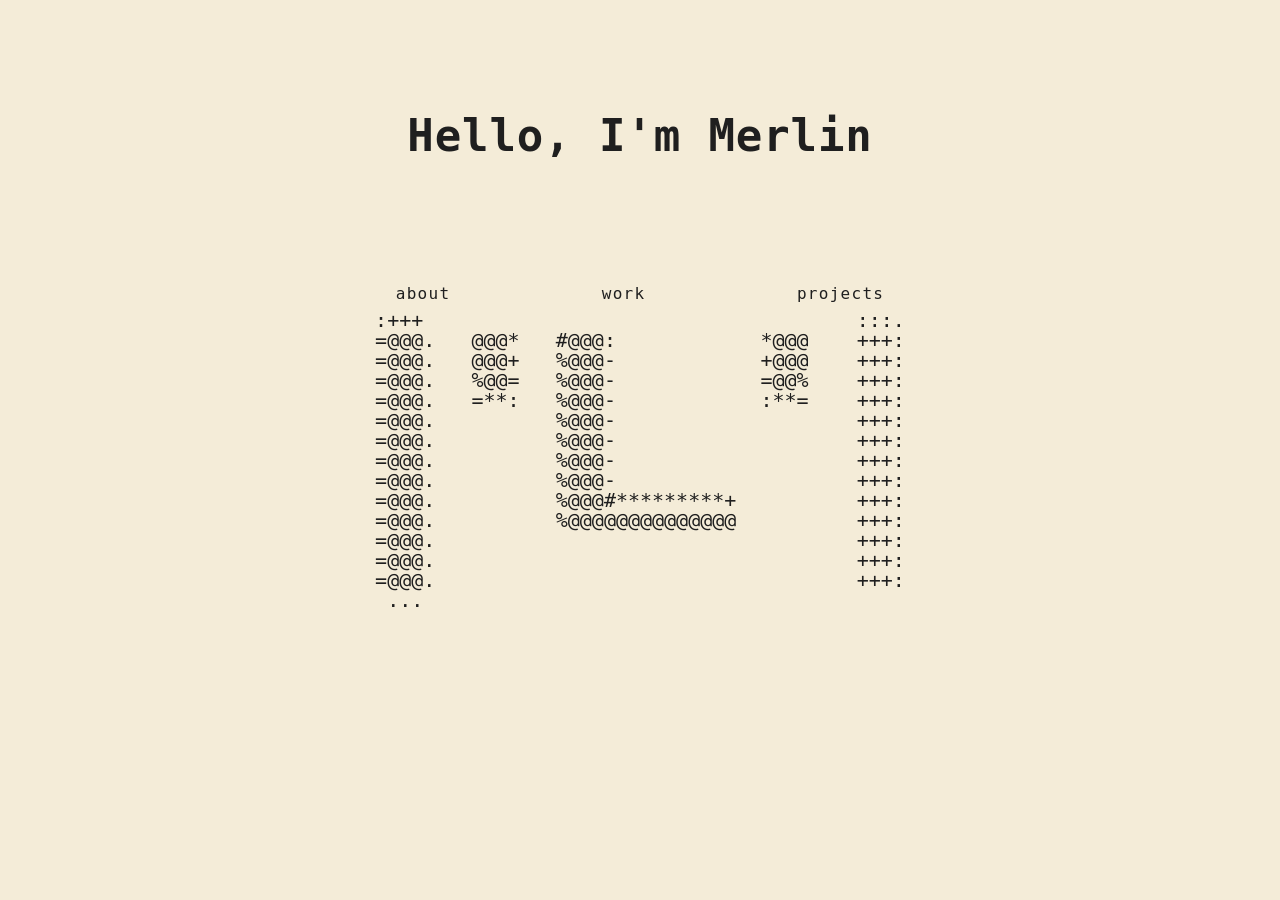
==== commit 59a33e5b: "swap old and new index page" ====
--- a/index.html
+++ b/index.html
@@ -1,179 +1,20 @@
-
 <!DOCTYPE html>
-<html xmlns="http://www.w3.org/1999/xhtml" xml:lang="en" lang="en-us">
-
-  <head>
-  <link href="http://gmpg.org/xfn/11" rel="profile">
-  <meta http-equiv="content-type" content="text/html; charset=utf-8">
-
-  <!-- Enable responsiveness on mobile devices-->
-  <meta name="viewport" content="width=device-width, initial-scale=1.0, maximum-scale=1">
-
-  <title>
-
-      Yuan Chang(Merlin)
-
-  </title>
-
-  <!-- CSS -->
-  <link rel="stylesheet" href="style.css">
-  <link rel="stylesheet" href="style2.css">
-  <link rel="stylesheet" href="http://fonts.googleapis.com/css?family=PT+Serif:400,400italic,700|PT+Sans:700">
-
-
-  <!-- RSS -->
-  <link rel="alternate" type="application/rss+xml" title="RSS" href="/atom.xml">
-
+<html lang="en">
+<head>
+  <meta charset="utf-8">
+  <meta name="viewport" content="width=device-width, initial-scale=1">
+  <title>Merlin Chang</title>
+  <link rel="stylesheet" href="ascii.css">
+  <link rel="icon" type="image/svg+xml" href="favicon.svg">
 </head>
-
-
-<body>
-  <!--background animation snow flakes -->
-  <div class="snowflakes" aria-hidden="true">
-    <div class="snowflake2">
-    ❅
-    </div>
-    <div class="snowflake">
-    ❅
-    </div>
-    <div class="snowflake">
-    ❆
-    </div>
-    <div class="snowflake2">
-    ❄
-    </div>
-    <div class="snowflake">
-    ❅
-    </div>
-    <div class="snowflake">
-    ❆
-    </div>
-    <div class="snowflake2">
-    ❄
-    </div>
-    <div class="snowflake">
-    ❅
-    </div>
-    <div class="snowflake2">
-    ❆
-    </div>
-    <div class="snowflake">
-    ❄
-    </div>
-    <div class="snowflake">
-    ❄
-    </div>
-  </div>
-
-
-    <div class="container">
-      <img src="./src/image.jpg">
-      <div class="header">
-        <h1 class="header-title">Yuan Chang</h1>
-        <p class="lead header-lead">
-           Computer Science Master's student at UC San Diego.
-      </div>
-        </p>
-
-      <hr>
-
-      <h2>About myself</h2>
-<p>Hi! I am a masters computer science student studying at University of California, San Diego. I recently graduated from UC Davis. I enjoy teamwork and research based work. Hoping to work in software engineering industry in the future.</p>
-<p>
-  <a href="https://www.linkedin.com/in/yuan-chang-26b425203/" class="btn">Linkedin</a>
-  <a href = "mailto: yuc133@ucsd.edu" class="btn">Email me</a>
-  <a href="./src/resume.pdf" class="btn">résumé</a>
-</p>
-
-<hr>
-
-<h2>Current Research</h2>
-<p>Researching the efficiency of SAT solvers. Optimization of DPLL algorithm through clause learning and multithreaded solvers. Also, trying to improve the performance of large input files through clever encoding.</p>
-<p>Studying various SAT solvers, including satch, minisat, glucose, ...</p>
-<p>Research under the supervision of Professor Jesus De Loera and Jack Wesley</p>
-<p>
-  <a href="https://github.com/itis2010me/SAT_Research" class="btn">GitHub</a>
-  <a href="https://dl.acm.org/doi/10.1145/3476446.3535494" class="btn">Publication</a>
-</p>
-
-
-<hr>
-
-<h2>Side Projects</h2>
-<p>Ranging from fun simulation of classical boardgames to interesting class projects.</p>
-
-<div class="themes">
-
-  <div class="theme">
-    <h3>
-      <a>Wildfire Minimization</a>
-    </h3>
-    <p>Minimization of CA wildfire impact with convex optimization.</p>
-    <p>
-      <a href="./src/Wildfire.pdf" class="btn">Paper</a>
-      <a href="https://github.com/itis2010me/CSE203B" class="btn">GitHub</a>
-    </p>
-  </div>
-
-  <div class="theme">
-    <h3>
-      <a href="https://en.wikipedia.org/wiki/Mastermind_(board_game)">MasterMind</a>
-    </h3>
-    <p>A TUI simulation of the classic boardgame done in Haskell. Supports 1p and 2p modes.</p>
-
-    <p>
-      <a href="https://github.com/itis2010me/CSE230MM" class="btn">GitHub</a>
-    </p>
-  </div>
-
-  <div class="theme">
-    <h3>
-      <code>|'L'|$</code>
-    </h3>
-    <p>A simple Unix shell that supports redirection and concurrent commands.</p>
-
-    <p>
-      <a href="https://github.com/itis2010me/SimpleShell" class="btn">GitHub</a>
-    </p>
-  </div>
-
-  <div class="theme">
-    <h3>
-      <a href="https://mathworld.wolfram.com/GroebnerBasis.html">Maple Algorithms</a>
-    </h3>
-    <p>My implementation of some mathematical algorithm in Maple. Used to solve robotic engineering problems.</p>
-
-    <p>
-      <a href = "./src/Sample project.pdf" class="btn">Research</a>
-      <a href="https://github.com/itis2010me/MapleAlgorithms" class="btn">GitHub</a>
-    </p>
-  </div>
-
-</div>
-
-<hr>
-
-<h2>Programming languages and tools I use</h2>
-<p>I am experienced in C++, python, Java, Latex, Unix.</p>
-<p>I have some experience in Rust, Swift, R, Haskell, RISC-V.</p>
-
-<hr>
-
-<h2>My hobbies</h2>
-<p>I recently started to learn how to write in cursive.</p>
-<p>I enjoy playing classical guitar and cooking.</p>
-<p>I am a beginner in sketboarding.</p>
-
-<hr>
-
-<p>Website style and template from Poole</p>
-<p>Poole and its themes are licensed MIT.</p>
-<p>&copy; 2014 Mark Otto.</p>
-<p>Last updated - Nov 1st, 2023</p>
-<!-- <p>Website version - 1.3</p> -->
-
-    </div>
-
+<body class="landing">
+  <h1 class="greeting">Hello, I'm Merlin</h1>
+  <nav class="nav">
+    <a href="about.html">About</a>
+    <a href="work.html">Work</a>
+    <a href="projects.html">Projects</a>
+  </nav>
+  <pre id="out" aria-label="|'L'|"></pre>
+  <script src="ascii.js" defer></script>
 </body>
-
 </html>
--- a/ascii.css
+++ b/ascii.css
@@ -0,0 +1,128 @@
+@view-transition {
+  navigation: auto;
+}
+
+::view-transition-old(root),
+::view-transition-new(root) {
+  animation-duration: 0.35s;
+  animation-timing-function: ease-out;
+}
+
+* { box-sizing: border-box; margin: 0; padding: 0; }
+
+html, body {
+  height: 100%;
+  background: #f4ecd8;
+  color: #1f1f1f;
+  font-family: 'JetBrains Mono', 'Fira Code', 'Menlo', 'Consolas', ui-monospace, monospace;
+}
+
+body.landing {
+  overflow: hidden;
+  position: relative;
+}
+
+body.landing .greeting,
+body.landing .nav,
+body.landing #out {
+  position: absolute;
+  left: 50%;
+  transform: translate(-50%, -50%);
+}
+
+body.landing .greeting { top: 15%; }
+body.landing .nav { top: 32.5%; }
+body.landing #out { top: 50%; }
+
+body.page {
+  min-height: 100%;
+  padding: 2.5rem 1.5rem 5rem;
+}
+
+.greeting {
+  font-size: clamp(28px, 5vw, 44px);
+  font-weight: 700;
+  letter-spacing: 0.02em;
+  text-align: center;
+}
+
+.home {
+  display: block;
+  text-align: center;
+  margin: 0 auto 1.25rem;
+  font-size: 18px;
+  font-weight: 700;
+  color: inherit;
+  text-decoration: none;
+  letter-spacing: 0.1em;
+}
+
+.home:hover {
+  text-decoration: underline;
+}
+
+.nav {
+  display: flex;
+  justify-content: space-around;
+  width: min(640px, 92vw);
+  margin: 0 auto;
+  font-size: 16px;
+  letter-spacing: 0.08em;
+}
+
+.nav a {
+  color: inherit;
+  text-decoration: none;
+  padding: 0.25rem 0.5rem;
+  text-transform: lowercase;
+}
+
+.nav a:hover,
+.nav a[aria-current="page"] {
+  text-decoration: underline;
+}
+
+#out {
+  font-size: 20px;
+  line-height: 1;
+  white-space: pre;
+  color: #1f1f1f;
+  user-select: none;
+  letter-spacing: 0;
+  pointer-events: none;
+}
+
+.content {
+  max-width: 680px;
+  margin: 3rem auto 0;
+  font-size: 17px;
+  line-height: 1.65;
+}
+
+.content h1 {
+  font-size: 1.35rem;
+  font-weight: 700;
+  margin-bottom: 1.5rem;
+  letter-spacing: 0.04em;
+}
+
+.content p {
+  margin-bottom: 1rem;
+}
+
+.content a {
+  color: inherit;
+}
+
+.entry {
+  margin-bottom: 2.75rem;
+}
+
+.entry-title {
+  font-weight: 700;
+}
+
+.entry-meta {
+  opacity: 0.65;
+  font-size: 13px;
+}
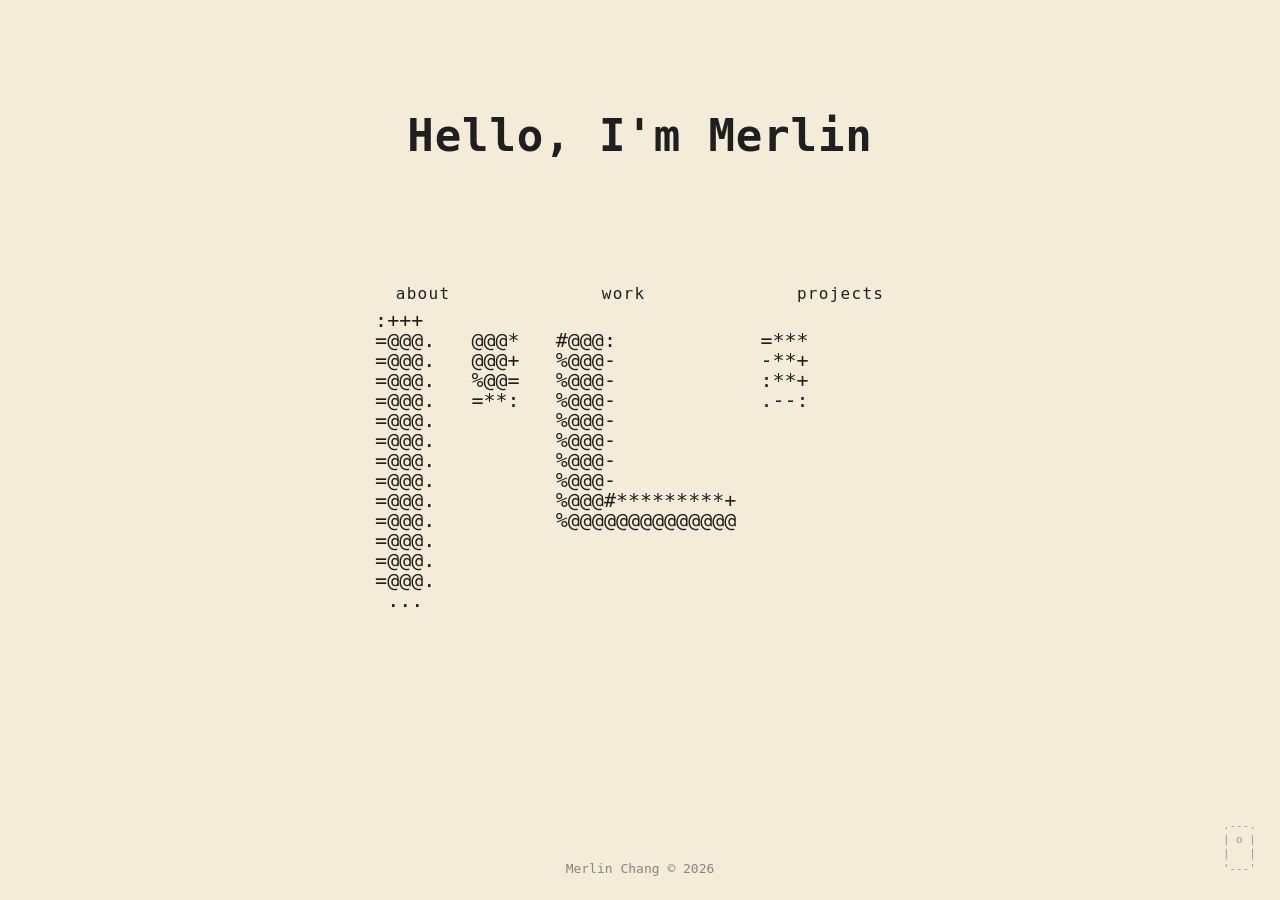
==== commit 2ee8c42e: "added dark mode toggle, typewriter effect, OG meta, responsive layout, TermFrenzy project" ====
--- a/index.html
+++ b/index.html
@@ -4,7 +4,23 @@
   <meta charset="utf-8">
   <meta name="viewport" content="width=device-width, initial-scale=1">
   <title>Merlin Chang</title>
-  <link rel="stylesheet" href="ascii.css">
+  <meta name="description" content="Merlin Chang — software engineer at AWS.">
+  <meta property="og:title" content="Merlin Chang">
+  <meta property="og:description" content="Software engineer at AWS. ASCII art enthusiast.">
+  <meta property="og:type" content="website">
+  <meta property="og:url" content="https://itis2010me.github.io/">
+  <meta name="twitter:card" content="summary">
+  <script>
+    const t=localStorage.getItem('theme');
+    if(t==='dark'||(!t&&matchMedia('(prefers-color-scheme:dark)').matches))
+      document.documentElement.setAttribute('data-theme','dark');
+  </script>
+  <style>
+    @view-transition { navigation: auto; }
+    .greeting { view-transition-name: site-title; }
+    .nav { view-transition-name: site-nav; }
+  </style>
+  <link rel="stylesheet" href="ascii.css" blocking="render">
   <link rel="icon" type="image/svg+xml" href="favicon.svg">
 </head>
 <body class="landing">
@@ -15,6 +31,9 @@
     <a href="projects.html">Projects</a>
   </nav>
   <pre id="out" aria-label="|'L'|"></pre>
+  <footer class="footer landing-footer">Merlin Chang © 2026</footer>
+  <button id="theme-toggle" class="dark-toggle" aria-label="Toggle dark mode"></button>
   <script src="ascii.js" defer></script>
+  <script src="theme.js"></script>
 </body>
 </html>
--- a/ascii.css
+++ b/ascii.css
@@ -24,12 +24,22 @@
 
 body.landing .greeting,
 body.landing .nav,
-body.landing #out {
+body.landing #out,
+body.landing .landing-footer {
   position: absolute;
   left: 50%;
   transform: translate(-50%, -50%);
 }
 
+body.landing .landing-footer {
+  top: auto;
+  bottom: 1.5rem;
+  transform: translateX(-50%);
+  border-top: none;
+  margin: 0;
+  padding: 0;
+}
+
 body.landing .greeting { top: 15%; }
 body.landing .nav { top: 32.5%; }
 body.landing #out { top: 50%; }
@@ -37,6 +47,7 @@
 body.page {
   min-height: 100%;
   padding: 2.5rem 1.5rem 5rem;
+  position: relative;
 }
 
 .greeting {
@@ -44,6 +55,7 @@
   font-weight: 700;
   letter-spacing: 0.02em;
   text-align: center;
+  view-transition-name: site-title;
 }
 
 .home {
@@ -55,6 +67,7 @@
   color: inherit;
   text-decoration: none;
   letter-spacing: 0.1em;
+  view-transition-name: site-title;
 }
 
 .home:hover {
@@ -68,6 +81,7 @@
   margin: 0 auto;
   font-size: 16px;
   letter-spacing: 0.08em;
+  view-transition-name: site-nav;
 }
 
 .nav a {
@@ -83,7 +97,7 @@
 }
 
 #out {
-  font-size: 20px;
+  font-size: min(20px, 2.9vw);
   line-height: 1;
   white-space: pre;
   color: #1f1f1f;
@@ -126,3 +140,99 @@
   opacity: 0.65;
   font-size: 13px;
 }
+
+.footer {
+  max-width: 680px;
+  margin: 4rem auto 0;
+  padding-top: 1.5rem;
+  border-top: 1px solid rgba(31, 31, 31, 0.15);
+  font-size: 13px;
+  opacity: 0.5;
+  text-align: center;
+}
+
+.footer a {
+  color: inherit;
+  text-decoration: none;
+}
+
+.footer a:hover {
+  text-decoration: underline;
+}
+
+.dark-toggle {
+  position: absolute;
+  bottom: 1.5rem;
+  right: 1.5rem;
+  cursor: pointer;
+  font-family: inherit;
+  font-size: 11px;
+  line-height: 1.3;
+  white-space: pre;
+  background: none;
+  border: none;
+  color: inherit;
+  opacity: 0.4;
+  user-select: none;
+  padding: 0;
+}
+
+.dark-toggle:hover {
+  opacity: 0.8;
+}
+
+[data-theme="dark"] html,
+[data-theme="dark"] body {
+  background: #1a1a1a;
+  color: #e8e0cc;
+}
+
+[data-theme="dark"] #out {
+  color: #e8e0cc;
+}
+
+[data-theme="dark"] .footer {
+  border-top-color: rgba(232, 224, 204, 0.15);
+}
+
+@media (max-width: 700px), (max-height: 700px) {
+  body.landing {
+    display: flex;
+    flex-direction: column;
+    align-items: center;
+    justify-content: center;
+    gap: 1.5rem;
+    padding: 2rem 1rem;
+    overflow-y: auto;
+  }
+
+  body.landing .greeting,
+  body.landing .nav,
+  body.landing #out,
+  body.landing .landing-footer {
+    position: static;
+    transform: none;
+  }
+
+  body.landing .landing-footer {
+    margin-top: 1rem;
+  }
+}
+
+@media (max-width: 700px) {
+  .greeting {
+    font-size: clamp(22px, 6vw, 32px);
+  }
+
+  .nav {
+    font-size: 14px;
+  }
+
+  .content {
+    font-size: 15px;
+  }
+
+  body.page {
+    padding-bottom: 3rem;
+  }
+}
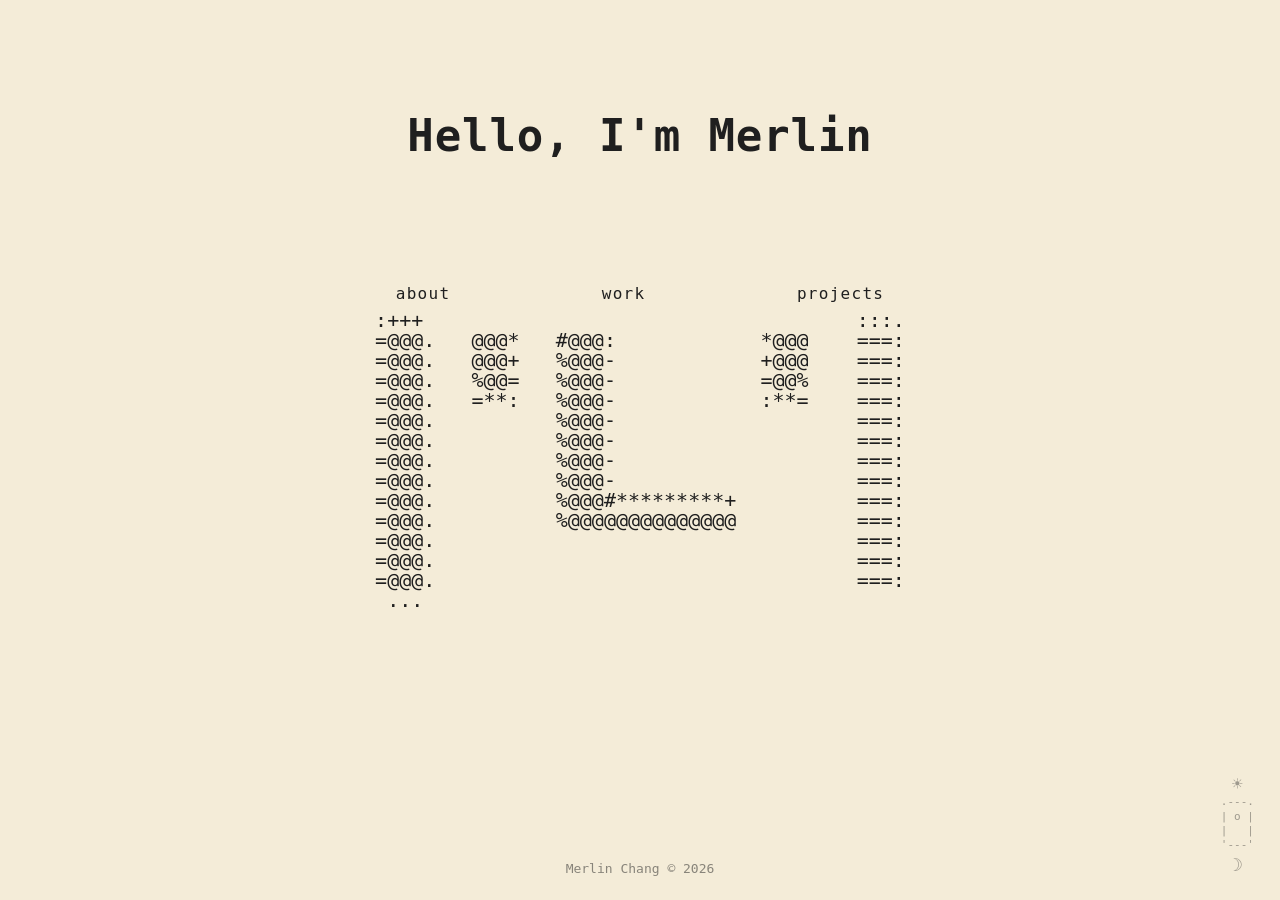
==== commit 06f4f9b0: "Add full-screen ASCII curtain as the page transition Replaces the native @view-transition cross-fade" ====
--- a/index.html
+++ b/index.html
@@ -14,12 +14,15 @@
     const t=localStorage.getItem('theme');
     if(t==='dark'||(!t&&matchMedia('(prefers-color-scheme:dark)').matches))
       document.documentElement.setAttribute('data-theme','dark');
+    if(sessionStorage.getItem('pt-state')){
+      document.documentElement.classList.add('pt-incoming');
+      /* Failsafe: pt-incoming hides the body until the curtain paints. If
+         transition.js never runs, this stops the page being blank forever. */
+      addEventListener('load',function(){
+        document.documentElement.classList.remove('pt-incoming');
+      });
+    }
   </script>
-  <style>
-    @view-transition { navigation: auto; }
-    .greeting { view-transition-name: site-title; }
-    .nav { view-transition-name: site-nav; }
-  </style>
   <link rel="stylesheet" href="ascii.css" blocking="render">
   <link rel="icon" type="image/svg+xml" href="favicon.svg">
 </head>
@@ -33,7 +36,12 @@
   <pre id="out" aria-label="|'L'|"></pre>
   <footer class="footer landing-footer">Merlin Chang © 2026</footer>
   <button id="theme-toggle" class="dark-toggle" aria-label="Toggle dark mode"></button>
+  <script src="theme.js"></script>
+  <!-- Curtain first: deferred scripts run in order, and the mascot's setup
+       (font measuring, face render, getImageData) would otherwise delay the
+       incoming reveal on every navigation back to this page. -->
+  <script src="glyph-atlas.js" defer></script>
+  <script src="transition.js" defer></script>
   <script src="ascii.js" defer></script>
-  <script src="theme.js"></script>
 </body>
 </html>
--- a/ascii.css
+++ b/ascii.css
@@ -1,14 +1,35 @@
-@view-transition {
-  navigation: auto;
-}
-
-::view-transition-old(root),
-::view-transition-new(root) {
-  animation-duration: 0.35s;
-  animation-timing-function: ease-out;
-}
-
 * { box-sizing: border-box; margin: 0; padding: 0; }
+
+:root {
+  --ascii-transition-bg: #f4ecd8;
+  --ascii-transition-color: #1f1f1f;
+}
+
+html[data-theme="dark"] {
+  --ascii-transition-bg: #1a1a1a;
+  --ascii-transition-color: #e8e0cc;
+}
+
+[data-ascii-curtain] {
+  position: fixed;
+  inset: 0;
+  width: 100%;
+  height: 100%;
+  z-index: 9990;
+  pointer-events: none;
+  visibility: hidden;
+}
+
+[data-ascii-curtain="cover"],
+[data-ascii-curtain="reveal"] {
+  visibility: visible;
+  pointer-events: auto;
+}
+
+/* Incoming page starts fully covered, matching the curtain's solid state,
+   so the handoff between documents never shows a flash of raw content. */
+html.pt-incoming { background: var(--ascii-transition-bg); }
+html.pt-incoming body { visibility: hidden; }
 
 html, body {
   height: 100%;
@@ -161,9 +182,10 @@
 }
 
 .dark-toggle {
-  position: absolute;
+  position: fixed;
   bottom: 1.5rem;
   right: 1.5rem;
+  z-index: 100;
   cursor: pointer;
   font-family: inherit;
   font-size: 11px;
@@ -181,21 +203,21 @@
   opacity: 0.8;
 }
 
-[data-theme="dark"] html,
-[data-theme="dark"] body {
+html[data-theme="dark"],
+html[data-theme="dark"] body {
   background: #1a1a1a;
   color: #e8e0cc;
 }
 
-[data-theme="dark"] #out {
+html[data-theme="dark"] #out {
   color: #e8e0cc;
 }
 
-[data-theme="dark"] .footer {
+html[data-theme="dark"] .footer {
   border-top-color: rgba(232, 224, 204, 0.15);
 }
 
-@media (max-width: 700px), (max-height: 700px) {
+@media (max-width: 700px), (max-height: 500px) {
   body.landing {
     display: flex;
     flex-direction: column;
@@ -235,4 +257,5 @@
   body.page {
     padding-bottom: 3rem;
   }
-}
+
+}
